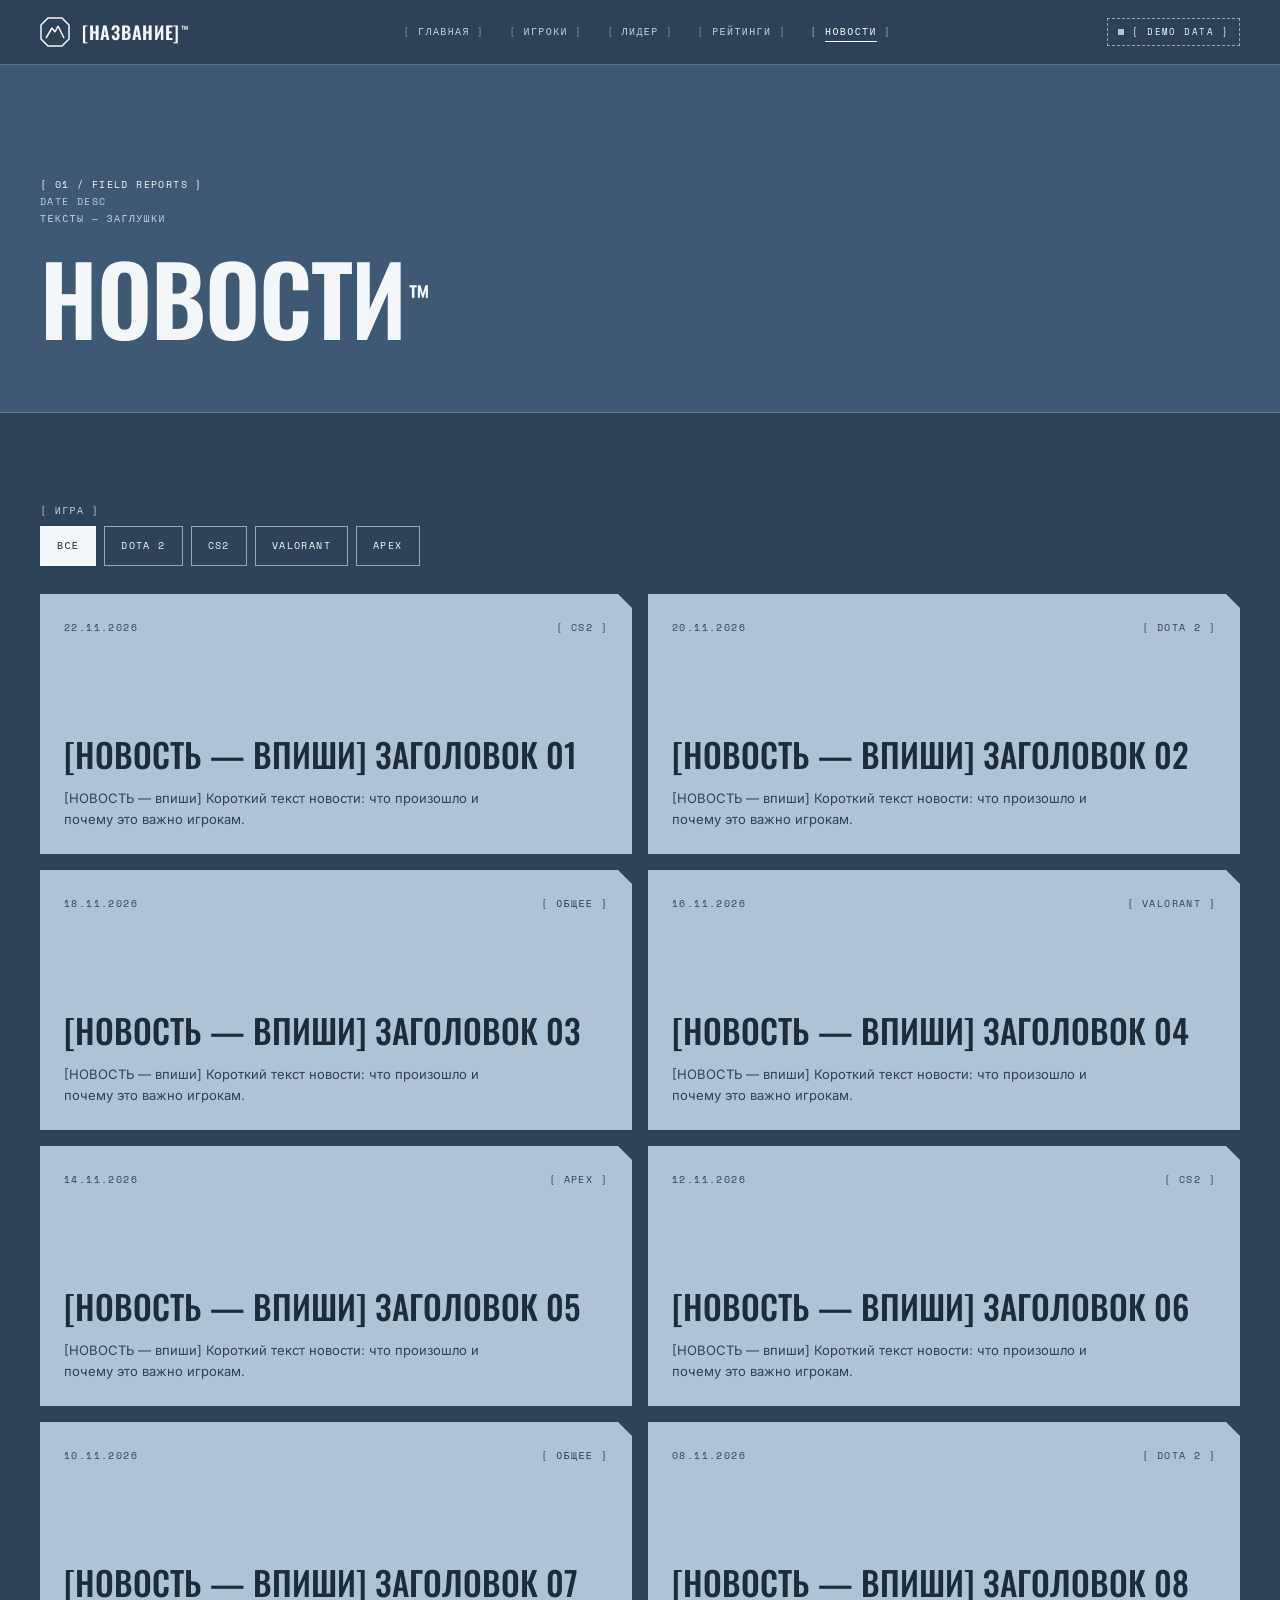
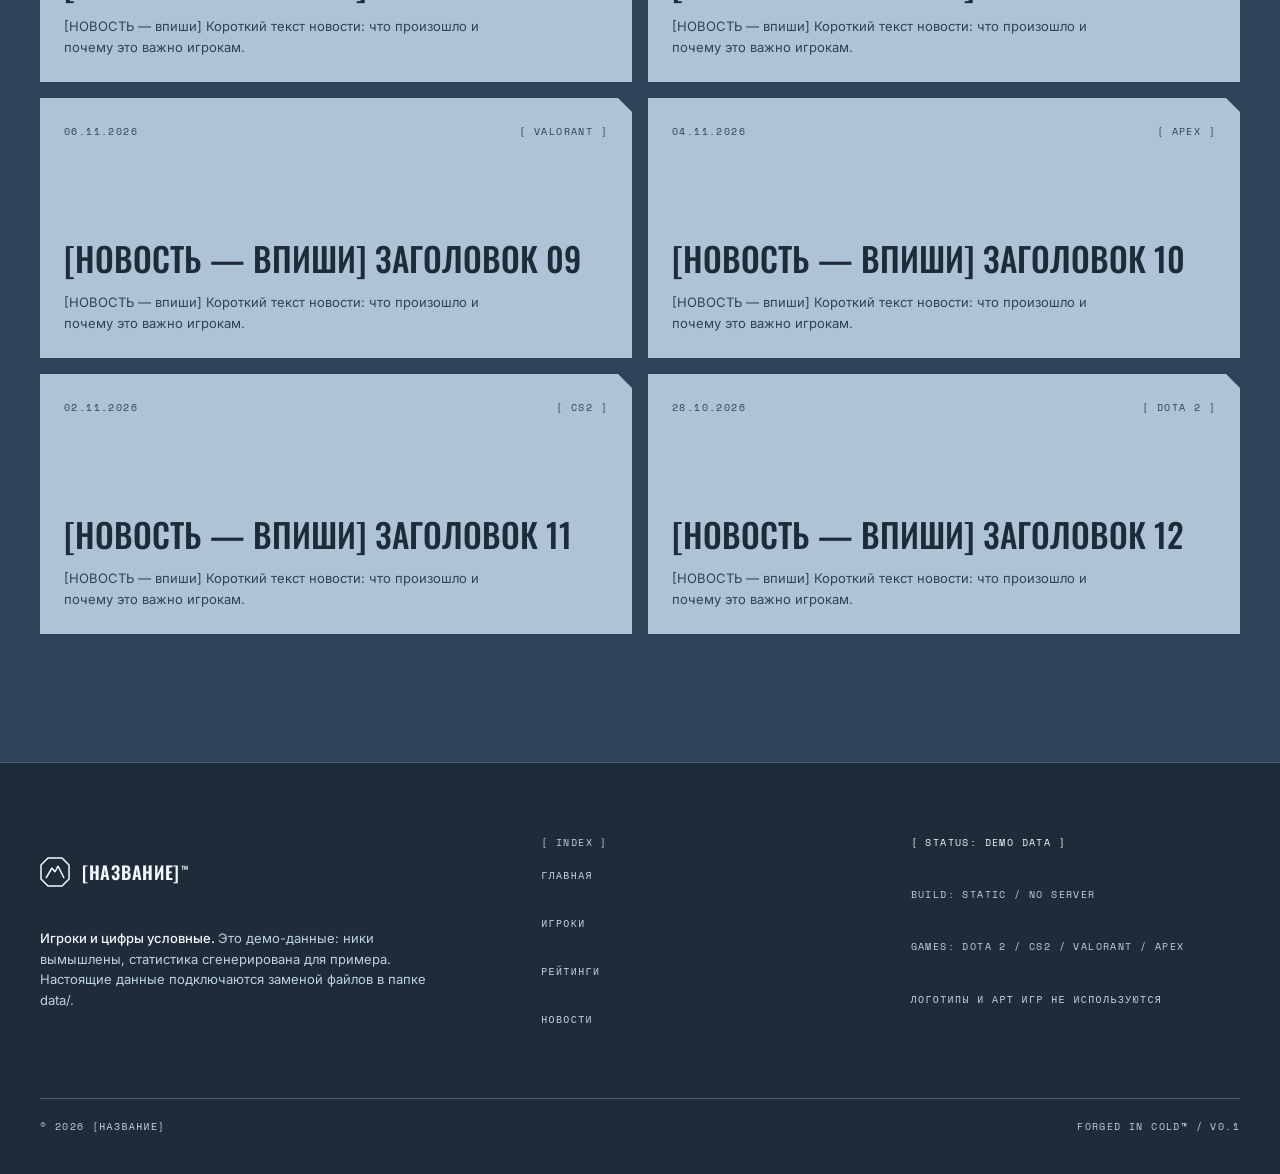
==== news.html @ bc3f4fff "T02: игроки, профили, рейтинги и новости Autopilot-Run: 2026-11-24-arctic-portfolio Requirements: G0" ====
<!doctype html>
<html lang="ru" class="theme-arctic">
<head>
  <meta charset="utf-8">
  <meta name="viewport" content="width=device-width, initial-scale=1">
  <title>Новости — [НАЗВАНИЕ]</title>
  <meta name="description" content="Лента новостей по Dota 2, CS2, Valorant и Apex Legends. Демо-заглушки.">
  <meta name="theme-color" content="#2E4357">
  <link rel="icon" href="data:image/svg+xml,%3Csvg xmlns='http://www.w3.org/2000/svg' viewBox='0 0 30 30'%3E%3Crect width='30' height='30' fill='%232E4357'/%3E%3Cpath d='M6 21 L12 11 L15 15 L18 9 L24 21' fill='none' stroke='%23F4F7FA' stroke-width='2'/%3E%3C/svg%3E">
  <link rel="preconnect" href="https://fonts.googleapis.com">
  <link rel="preconnect" href="https://fonts.gstatic.com" crossorigin>
  <link href="https://fonts.googleapis.com/css2?family=Oswald:wght@500;600;700&family=Space+Mono:wght@400;700&family=Inter:wght@400;500&display=swap" rel="stylesheet">
  <link rel="stylesheet" href="css/arctic.css">
  <link rel="stylesheet" href="css/pages.css">
  <script>document.documentElement.classList.add("js");</script>
  <script defer src="data/site.js"></script>
  <script defer src="data/games.js"></script>
  <script defer src="data/players.js"></script>
  <script defer src="data/news.js"></script>
  <script defer src="js/core.js"></script>
  <script defer src="js/ui.js"></script>
  <script defer src="js/pages/news.js"></script>
</head>
<body>
  <a class="skip-link" href="#main">К содержанию</a>
  <noscript>
    <p class="noscript-note">[ NO JS ] Профили, статистика и рейтинги собираются скриптом — включите JavaScript. Разделы сайта доступны по ссылкам ниже.</p>
  </noscript>

  <header data-gp-header class="site-header">
    <div class="container site-header__bar">
      <a class="logo" href="index.html"><span class="logo__name">[НАЗВАНИЕ]</span></a>
      <nav class="nav" aria-label="Основное меню">
        <ul class="nav__list">
          <li><a class="nav__link" href="index.html">[ Главная ]</a></li>
          <li><a class="nav__link" href="players.html">[ Игроки ]</a></li>
          <li><a class="nav__link" href="rankings.html">[ Рейтинги ]</a></li>
          <li><a class="nav__link" href="news.html" aria-current="page">[ Новости ]</a></li>
        </ul>
      </nav>
      <span class="demo-badge">[ DEMO DATA ]</span>
    </div>
  </header>

  <main id="main" class="page">
    <section class="page-head" aria-labelledby="page-title">
      <div class="container">
        <div class="label-stack" data-reveal>
          <span class="label label--strong">[ 01 / FIELD REPORTS ]</span>
          <span class="label">DATE DESC</span>
          <span class="label">ТЕКСТЫ — ЗАГЛУШКИ</span>
        </div>
        <h1 class="display page-head__title" id="page-title" data-reveal style="--i:1">Новости<span class="tm" aria-hidden="true">™</span></h1>
      </div>
    </section>
    <section class="section section--deep page-body" aria-label="Новости">
      <div class="container">
        <div class="toolbar" data-toolbar></div>
        <div data-results></div>
      </div>
    </section>
  </main>

  <footer data-gp-footer class="site-footer">
    <div class="container">
      <p class="site-footer__note"><strong>Игроки и цифры условные.</strong> Это демо-данные для примера.</p>
    </div>
  </footer>
</body>
</html>
---- css/arctic.css ----
/* arctic.css — Arctic Tech-Wear: токены, база и общие компоненты всех страниц.
   Источник: references/DESIGN-SYSTEM.md, раздел 1 и §8 .theme-arctic.
   Один тон (hue ≈ 210°) разной светлоты; без чистого чёрного и белого; радиусы 0. */

/* ---------- 1. Токены ---------- */
.theme-arctic {
  --ice-900: #1E2C3A;
  --ice-800: #2E4357;
  --ice-700: #3F5873;
  --ice-600: #557089;
  --ice-400: #8FA8BF;
  --ice-300: #AEC3D6;
  --ice-100: #DCE6EF;
  --snow: #F4F7FA;

  --bg: #3F5873;
  --bg-deep: #2E4357;
  --surface: #557089;
  --card: #AEC3D6;
  --text: #F4F7FA;
  --muted: #BFD0DF;            /* только на --bg и --bg-deep: контраст ≥ 4.6 */
  --line: rgba(244, 247, 250, .25);
  --line-strong: rgba(244, 247, 250, .55);
  --ink: #1E2C3A;              /* текст на светлых плашках --card / --ice-100 */
  --ink-soft: #2E4357;

  --font-display: 'Oswald', 'Arial Narrow', 'Roboto Condensed', sans-serif-condensed, Impact, sans-serif;
  --font-mono: 'Space Mono', 'JetBrains Mono', ui-monospace, Consolas, monospace;
  --font-body: 'Inter', system-ui, -apple-system, 'Segoe UI', Roboto, sans-serif;

  --radius: 0;
  --chamfer: 14px;
  --container: 1200px;
  --gutter: clamp(16px, 4vw, 40px);
  --section-y: clamp(96px, 14vw, 180px);
  --header-h: 64px;
  --ease: cubic-bezier(.2, .7, .2, 1);

  --fs-mega: clamp(52px, 13.5vw, 110px);
  --fs-display: clamp(44px, 9vw, 96px);
  --fs-h2: clamp(40px, 7.4vw, 80px);
  --fs-h3: clamp(22px, 2.6vw, 30px);
  --fs-body: 14px;
  --fs-label: 10px;
}

/* ---------- 2. База ---------- */
*, *::before, *::after { box-sizing: border-box; }
html { -webkit-text-size-adjust: 100%; scroll-behavior: smooth; }
html, body { margin: 0; padding: 0; }
body {
  background: var(--bg-deep);
  color: var(--text);
  font-family: var(--font-body);
  font-size: var(--fs-body);
  line-height: 1.6;
  overflow-x: hidden;
  -webkit-font-smoothing: antialiased;
  text-rendering: optimizeLegibility;
}
img, svg { display: block; max-width: 100%; }
a { color: inherit; text-decoration: none; }
button { font: inherit; color: inherit; background: none; border: 0; padding: 0; cursor: pointer; border-radius: var(--radius); }
input { font: inherit; border-radius: var(--radius); }
h1, h2, h3, h4, p, ul, ol, figure { margin: 0; }
ul, ol { padding: 0; list-style: none; }
::selection { background: var(--snow); color: var(--ink); }

:focus { outline: none; }
:focus-visible {
  outline: 2px solid var(--snow);
  outline-offset: 3px;
}
.on-light :focus-visible, .on-light:focus-visible { outline-color: var(--ink); }

.visually-hidden {
  position: absolute !important; width: 1px; height: 1px; padding: 0; margin: -1px;
  overflow: hidden; clip: rect(0 0 0 0); white-space: nowrap; border: 0;
}

.skip-link {
  position: absolute; left: 16px; top: -100px; z-index: 100;
  padding: 10px 14px; background: var(--snow); color: var(--ink);
  font: 700 var(--fs-label)/1 var(--font-mono); letter-spacing: .12em; text-transform: uppercase;
}
.skip-link:focus { top: 12px; }

.container {
  width: 100%;
  max-width: calc(var(--container) + var(--gutter) * 2);
  margin: 0 auto;
  padding-left: var(--gutter);
  padding-right: var(--gutter);
}
.page { background: var(--bg); }
.section { padding: var(--section-y) 0; }
.section--deep { background: var(--bg-deep); }

/* ---------- 3. Типографика ---------- */
.display, .h-mega, .h2 {
  font-family: var(--font-display);
  font-weight: 600;
  text-transform: uppercase;
  line-height: .9;
  letter-spacing: -.01em;
  overflow-wrap: anywhere;
}
.h-mega { font-size: var(--fs-mega); font-weight: 700; }
.display { font-size: var(--fs-display); }
.h2 { font-size: var(--fs-h2); }
.h3 {
  font-family: var(--font-display); font-weight: 500; font-size: var(--fs-h3);
  line-height: 1.05; text-transform: uppercase; letter-spacing: .01em;
}
.tm { font-size: .28em; vertical-align: super; letter-spacing: 0; margin-left: .06em; font-weight: 500; }

/* Служебная подпись: mono, мелко, uppercase, в [ скобках ] */
.label {
  font-family: var(--font-mono);
  font-size: var(--fs-label);
  line-height: 1.5;
  letter-spacing: .14em;
  text-transform: uppercase;
  color: var(--muted);
}
.label--bracket::before { content: "[\00a0"; }
.label--bracket::after { content: "\00a0]"; }
.label--strong { color: var(--text); }
.label-stack { display: grid; gap: 2px; }
.lead { font-size: 15px; line-height: 1.65; color: var(--muted); max-width: 42ch; }
.mono { font-family: var(--font-mono); }

/* Счётчик 01 ———— 04 */
.counter {
  display: inline-flex; align-items: center; gap: 12px;
  font-family: var(--font-mono); font-size: 11px; letter-spacing: .14em; color: var(--text);
}
.counter__line { width: clamp(48px, 9vw, 112px); height: 1px; background: var(--line-strong); }
.counter__total { color: var(--muted); }

/* Заголовок секции: подписи столбиком рядом с огромным заголовком */
.section-head {
  display: grid; gap: 28px;
  grid-template-columns: 1fr;
  align-items: end;
  margin-bottom: clamp(48px, 7vw, 88px);
}
.section-head__meta { display: grid; gap: 14px; align-content: end; }
.section-head__aside { display: flex; flex-wrap: wrap; align-items: center; gap: 20px 32px; }
@media (min-width: 900px) {
  .section-head { grid-template-columns: minmax(0, 1fr) auto; }
  .section-head__aside { justify-content: flex-end; }
}

/* ---------- 4. Кнопки ---------- */
/* Октагональная контурная кнопка со стрелкой ↗ — единственная форма CTA на сайте.
   Контур рисуется двумя слоями clip-path: внешний — линия, внутренний — фон. */
.btn-oct {
  --oct: 12px;
  --oct-line: var(--snow);
  --oct-fill: var(--bg);
  position: relative; isolation: isolate;
  display: inline-flex; align-items: center; justify-content: center; gap: 14px;
  min-height: 48px; padding: 0 26px;
  font-family: var(--font-mono); font-size: 11px; font-weight: 700;
  letter-spacing: .16em; text-transform: uppercase; color: var(--text);
  background: var(--oct-line);
  clip-path: polygon(var(--oct) 0, calc(100% - var(--oct)) 0, 100% var(--oct), 100% calc(100% - var(--oct)),
    calc(100% - var(--oct)) 100%, var(--oct) 100%, 0 calc(100% - var(--oct)), 0 var(--oct));
  transition: color .25s var(--ease);
}
.btn-oct::before {
  content: ""; position: absolute; inset: 1px; z-index: -1;
  background: var(--oct-fill);
  clip-path: inherit;
  transition: background-color .25s var(--ease);
}
.btn-oct__arrow { font-family: var(--font-body); font-size: 15px; line-height: 1; transition: transform .25s var(--ease); }
.btn-oct:hover::before { background: var(--oct-line); }
.btn-oct:hover { color: var(--ink); }
.btn-oct:hover .btn-oct__arrow { transform: translate(2px, -2px); }
/* clip-path режет outline — фокус показываем инверсией */
.btn-oct:focus-visible { outline: none; color: var(--ink); }
.btn-oct:focus-visible::before { background: var(--oct-line); inset: 3px; }
.btn-oct--deep { --oct-fill: var(--bg-deep); }
.btn-oct--on-light { --oct-line: var(--ink); --oct-fill: var(--card); color: var(--ink); }
.btn-oct--on-light:hover, .btn-oct--on-light:focus-visible { color: var(--snow); }

/* Кнопка-контур: фильтры, переключатели, сброс */
.btn-outline {
  display: inline-flex; align-items: center; justify-content: center; gap: 8px;
  min-height: 40px; padding: 0 16px;
  border: 1px solid var(--line-strong);
  font-family: var(--font-mono); font-size: var(--fs-label); letter-spacing: .14em; text-transform: uppercase;
  color: var(--text); background: transparent;
  transition: background-color .2s var(--ease), color .2s var(--ease), border-color .2s var(--ease);
}
.btn-outline:hover { border-color: var(--snow); }
.btn-outline[aria-pressed="true"], .btn-outline.is-active { background: var(--snow); color: var(--ink); border-color: var(--snow); }

/* Текстовая ссылка со стрелкой */
.link-arrow {
  display: inline-flex; align-items: center; gap: 10px;
  font-family: var(--font-mono); font-size: 11px; letter-spacing: .14em; text-transform: uppercase;
  padding: 10px 0; border-bottom: 1px solid var(--line-strong);
}
.link-arrow:hover { border-bottom-color: var(--snow); }

/* ---------- 5. Карточка со срезанным углом ---------- */
.card-chamfer {
  position: relative;
  clip-path: polygon(0 0, calc(100% - var(--chamfer)) 0, 100% var(--chamfer), 100% 100%, 0 100%);
  background: var(--bg-deep);
  color: var(--text);
}
.card-chamfer--light { background: var(--card); color: var(--ink); }
.card-chamfer--light .label { color: var(--ink-soft); }
.card-chamfer--surface { background: var(--surface); }
.card-chamfer--surface .label { color: var(--text); }
/* фокус внутри clip-path не виден снаружи — рисуем его внутри */
a.card-chamfer:focus-visible { outline: none; box-shadow: inset 0 0 0 2px var(--snow); }
a.card-chamfer--light:focus-visible { box-shadow: inset 0 0 0 2px var(--ink); }

/* ---------- 6. Шапка ---------- */
.site-header {
  position: sticky; top: 0; z-index: 50;
  background: rgba(46, 67, 87, .86);
  -webkit-backdrop-filter: blur(10px); backdrop-filter: blur(10px);
  border-bottom: 1px solid var(--line);
}
.site-header__bar {
  display: flex; align-items: center; justify-content: space-between; gap: 16px;
  min-height: var(--header-h);
}
.logo { display: inline-flex; align-items: center; gap: 12px; min-height: 44px; }
.logo__mark { width: 30px; height: 30px; flex: none; }
.logo__name {
  font-family: var(--font-display); font-weight: 600; font-size: 18px; letter-spacing: .04em;
  text-transform: uppercase; white-space: nowrap;
}
.logo__name .tm { font-size: .5em; }

.nav__list { display: flex; align-items: center; gap: 4px; }
.nav__link {
  display: inline-flex; align-items: center; min-height: 44px; padding: 0 10px;
  font-family: var(--font-mono); font-size: var(--fs-label); letter-spacing: .14em; text-transform: uppercase;
  color: var(--muted); white-space: nowrap;
  transition: color .2s var(--ease);
}
.nav__link:hover { color: var(--text); }
.nav__link .br { opacity: .6; }
.nav__link[aria-current="page"] { color: var(--text); }
.nav__link[aria-current="page"] .nav__text { text-decoration: underline; text-underline-offset: 6px; text-decoration-thickness: 1px; }

.site-header__tools { display: flex; align-items: center; gap: 10px; }
.demo-badge {
  display: inline-flex; align-items: center; gap: 8px; min-height: 28px; padding: 0 10px;
  border: 1px dashed var(--line-strong);
  font-family: var(--font-mono); font-size: 9px; letter-spacing: .16em; text-transform: uppercase; color: var(--text);
  white-space: nowrap;
}
.demo-badge__dot { width: 6px; height: 6px; background: var(--ice-300); flex: none; }

.burger {
  display: none; width: 44px; height: 44px; border: 1px solid var(--line-strong);
  align-items: center; justify-content: center;
}
.burger__lines, .burger__lines::before, .burger__lines::after {
  display: block; width: 18px; height: 1px; background: var(--snow); position: relative;
  transition: transform .25s var(--ease), background-color .25s var(--ease);
}
.burger__lines::before, .burger__lines::after { content: ""; position: absolute; left: 0; }
.burger__lines::before { top: -6px; }
.burger__lines::after { top: 6px; }
.burger[aria-expanded="true"] .burger__lines { background: transparent; }
.burger[aria-expanded="true"] .burger__lines::before { transform: translateY(6px) rotate(45deg); }
.burger[aria-expanded="true"] .burger__lines::after { transform: translateY(-6px) rotate(-45deg); }

@media (max-width: 767.98px) {
  .burger { display: inline-flex; }
  .site-header .nav {
    position: absolute; left: 0; right: 0; top: 100%;
    background: var(--bg-deep); border-bottom: 1px solid var(--line);
    padding: 8px var(--gutter) 24px;
  }
  .js .site-header .nav { display: none; }
  .js .site-header.is-open .nav { display: block; }
  .nav__list { flex-direction: column; align-items: stretch; gap: 0; }
  .nav__link { display: flex; font-size: 12px; min-height: 52px; border-bottom: 1px solid var(--line); padding: 0; }
  .logo__name { font-size: 16px; }
  .demo-badge { font-size: 8px; padding: 0 8px; letter-spacing: .12em; }
}
@media (max-width: 359.98px) { .demo-badge__text-long { display: none; } }

/* ---------- 7. Футер ---------- */
.site-footer { background: var(--ice-900); padding: 72px 0 40px; border-top: 1px solid var(--line); }
.site-footer__grid { display: grid; gap: 40px; grid-template-columns: 1fr; }
.site-footer__note { max-width: 52ch; color: var(--muted); font-size: 13px; }
.site-footer__note strong { color: var(--text); font-weight: 500; }
.site-footer__nav { display: grid; gap: 4px; align-content: start; }
.site-footer__bottom {
  display: flex; flex-wrap: wrap; justify-content: space-between; gap: 12px;
  margin-top: 56px; padding-top: 20px; border-top: 1px solid var(--line);
}
@media (min-width: 768px) { .site-footer__grid { grid-template-columns: 1.4fr 1fr 1fr; } }

/* ---------- 8. Переключатель игр ---------- */
.game-switch { display: flex; flex-wrap: wrap; gap: 8px; }

/* ---------- 9. Таблица ---------- */
.table-wrap { width: 100%; }
.gp-table { width: 100%; border-collapse: collapse; font-size: 13px; }
.gp-table th, .gp-table td { padding: 16px 12px; text-align: left; border-bottom: 1px solid var(--line); vertical-align: middle; }
.gp-table th {
  font-family: var(--font-mono); font-size: var(--fs-label); font-weight: 400; letter-spacing: .14em;
  text-transform: uppercase; color: var(--muted); white-space: nowrap;
}
.gp-table th button { display: inline-flex; align-items: center; gap: 6px; min-height: 32px; letter-spacing: inherit; text-transform: inherit; }
.gp-table th[aria-sort] button { color: var(--text); }
.gp-table .num { text-align: right; font-family: var(--font-mono); font-variant-numeric: tabular-nums; }
.gp-table th.num button { margin-left: auto; }
.gp-table tbody tr { transition: background-color .2s var(--ease); }
.gp-table tbody tr:hover { background: rgba(244, 247, 250, .05); }
@media (max-width: 767.98px) {
  .gp-table .col-secondary { display: none; }
  .gp-table th, .gp-table td { padding: 14px 6px; }
}

/* ---------- 10. Пустое состояние ---------- */
.empty-state {
  display: grid; justify-items: start; gap: 20px;
  padding: clamp(40px, 7vw, 80px) clamp(20px, 5vw, 56px);
  border: 1px dashed var(--line-strong);
}
.empty-state__title { font-family: var(--font-display); font-size: clamp(28px, 4.4vw, 44px); font-weight: 500; text-transform: uppercase; line-height: 1; overflow-wrap: anywhere; }

/* ---------- 11. Аватар ---------- */
.avatar { flex: none; color: var(--text); }
.avatar__bg { fill: var(--bg-deep); }
.avatar__hatch { stroke: var(--surface); }
.avatar text { font-family: var(--font-display); font-weight: 600; letter-spacing: .02em; }

/* ---------- 12. Поле ввода ---------- */
.field {
  width: 100%; min-height: 48px; padding: 0 16px;
  background: transparent; color: var(--text);
  border: 1px solid var(--line-strong);
  font-family: var(--font-mono); font-size: 13px; letter-spacing: .06em;
}
.field::placeholder { color: var(--muted); opacity: 1; }
.field:focus-visible { outline-offset: 0; border-color: var(--snow); }

/* ---------- 13. Noscript ---------- */
.noscript-note {
  margin: 0; padding: 14px var(--gutter);
  background: var(--ice-100); color: var(--ink);
  font-family: var(--font-mono); font-size: 12px; letter-spacing: .04em;
}

/* ---------- 14. Появление при скролле ---------- */
.js [data-reveal] {
  opacity: 0; transform: translateY(24px);
  transition: opacity .7s var(--ease), transform .7s var(--ease);
  transition-delay: calc(var(--i, 0) * 70ms);
}
.js [data-reveal].is-in { opacity: 1; transform: none; }
/* построчно из-под маски */
.line-mask { display: block; overflow: hidden; padding-bottom: .04em; }
.line-mask > span { display: block; }
.js .reveal-lines .line-mask > span {
  transform: translateY(105%);
  transition: transform .9s var(--ease);
  transition-delay: calc(var(--i, 0) * 90ms + 120ms);
}
.js .reveal-lines.is-in .line-mask > span { transform: none; }

@media (prefers-reduced-motion: reduce) {
  html { scroll-behavior: auto; }
  *, *::before, *::after { animation: none !important; transition: none !important; }
  .js [data-reveal], .js .reveal-lines .line-mask > span { opacity: 1; transform: none; }
  [data-parallax] { transform: none !important; }
}
---- css/pages.css ----
/* pages.css — стили страниц игроков, профиля, рейтингов и новостей. Поверх arctic.css. */

/* ---------- Шапка страницы ---------- */
.page-head { background: var(--bg); padding: clamp(56px, 9vw, 112px) 0 clamp(40px, 6vw, 72px); border-bottom: 1px solid var(--line); }
.page-head .container { display: grid; gap: 28px; }
.page-head__title { overflow-wrap: anywhere; }
.page-body { padding: clamp(48px, 7vw, 96px) 0 clamp(72px, 10vw, 140px); }

/* ---------- Панель управления ---------- */
.toolbar { display: grid; gap: 20px; margin-bottom: 28px; }
.toolbar__row { display: flex; flex-wrap: wrap; align-items: end; gap: 16px 24px; }
.toolbar__field { display: grid; gap: 8px; flex: 1 1 280px; max-width: 520px; }
.toolbar__count { margin-bottom: 32px; }
.select-wrap { display: grid; gap: 8px; }
.field--select { appearance: none; -webkit-appearance: none; padding-right: 16px; }
.field--select option { background: var(--bg-deep); color: var(--text); }
.sort-mobile { display: none; align-items: end; gap: 12px; }
.sort-mobile .select-wrap { flex: 1; }

/* ---------- Игроки: карточки ---------- */
.player-grid { display: grid; gap: 16px; grid-template-columns: 1fr; }
@media (min-width: 640px) { .player-grid { grid-template-columns: repeat(2, minmax(0, 1fr)); } }
@media (min-width: 1000px) { .player-grid { grid-template-columns: repeat(3, minmax(0, 1fr)); } }
.player-grid > li { min-width: 0; }
.player-card {
  display: grid; grid-template-columns: auto minmax(0, 1fr); align-items: center; gap: 20px;
  height: 100%; padding: 24px;
  transition: background-color .25s var(--ease);
}
.player-card:hover { background: var(--ice-100); }
.player-card .avatar { color: var(--ink); }
.player-card .avatar__bg { fill: var(--ice-100); }
.player-card .avatar__hatch { stroke: var(--ice-400); }
.player-card:hover .avatar__bg { fill: var(--card); }
.player-card__who { display: grid; gap: 6px; min-width: 0; }
.player-card__nick {
  font-family: var(--font-display); font-weight: 500; font-size: clamp(24px, 2.4vw, 30px);
  text-transform: uppercase; line-height: 1; overflow-wrap: anywhere;
}
.player-card__arrow { justify-self: end; font-size: 18px; transition: transform .25s var(--ease); }
.player-card:hover .player-card__arrow { transform: translate(3px, -3px); }

/* ---------- Профиль ---------- */
.profile-head {
  display: grid; gap: 28px 40px; grid-template-columns: 1fr; align-items: center;
  padding-bottom: clamp(40px, 6vw, 72px); border-bottom: 1px solid var(--line);
}
.profile-head .avatar { width: clamp(96px, 16vw, 168px); height: auto; aspect-ratio: 1; }
@media (min-width: 720px) { .profile-head { grid-template-columns: auto minmax(0, 1fr) auto; } }
.profile-head__nick { overflow-wrap: anywhere; }
.profile-head__facts { display: grid; gap: 4px; margin-top: 16px; }
.profile-place { display: grid; gap: 4px; justify-items: start; }
@media (min-width: 720px) { .profile-place { justify-items: end; text-align: right; } }
.profile-place__num { font-family: var(--font-display); font-weight: 700; font-size: clamp(64px, 10vw, 128px); line-height: .85; }
.profile-games { margin-top: clamp(40px, 6vw, 72px); display: grid; gap: 28px; }
.stat-grid { display: grid; gap: 1px; grid-template-columns: repeat(2, minmax(0, 1fr)); background: var(--line); border: 1px solid var(--line); }
@media (min-width: 720px) { .stat-grid { grid-template-columns: repeat(3, minmax(0, 1fr)); } }
@media (min-width: 1000px) { .stat-grid { grid-template-columns: repeat(6, minmax(0, 1fr)); } }
.stat { background: var(--bg-deep); padding: 22px 18px; display: grid; gap: 10px; align-content: start; min-width: 0; }
.stat__value { font-family: var(--font-display); font-weight: 600; font-size: clamp(30px, 4vw, 48px); line-height: 1; font-variant-numeric: tabular-nums; overflow-wrap: anywhere; }
.profile-note { margin-top: 20px; }

/* ---------- Рейтинг ---------- */
.rank-table th button { cursor: pointer; }
.rank-table th button:hover { color: var(--text); }
.rank-table th button .sort-ind { display: inline-block; width: 1em; text-align: center; opacity: .5; }
.rank-table th[aria-sort="ascending"] .sort-ind, .rank-table th[aria-sort="descending"] .sort-ind { opacity: 1; }
.rank-table td.rank-place { font-family: var(--font-display); font-size: 22px; font-weight: 600; width: 64px; }
.rank-table tbody tr:first-child td.rank-place { font-size: 32px; }
.rank-player { display: inline-flex; align-items: center; gap: 14px; min-height: 44px; min-width: 0; }
.rank-player .avatar { width: 36px; height: 36px; }
.rank-player__nick { font-family: var(--font-display); font-weight: 500; font-size: 18px; text-transform: uppercase; overflow-wrap: anywhere; }
.rank-player:hover .rank-player__nick { text-decoration: underline; text-underline-offset: 5px; text-decoration-thickness: 1px; }
.rank-player:focus-visible { outline-offset: 2px; }
@media (max-width: 767.98px) {
  .sort-mobile { display: flex; }
  .rank-table td.rank-place { width: 40px; font-size: 18px; }
  .rank-table tbody tr:first-child td.rank-place { font-size: 24px; }
  .rank-player { gap: 10px; }
  .rank-player .avatar { width: 28px; height: 28px; }
  .rank-player__nick { font-size: 16px; }
}

/* ---------- Новости ---------- */
.news-feed { display: grid; gap: 16px; grid-template-columns: 1fr; }
@media (min-width: 900px) { .news-feed { grid-template-columns: repeat(2, minmax(0, 1fr)); } }
.news-feed > li { min-width: 0; }
.news-item { display: grid; align-content: space-between; gap: 40px; height: 100%; min-height: 260px; padding: 26px 24px 24px; }
.news-item__meta { display: flex; flex-wrap: wrap; justify-content: space-between; gap: 8px; }
.news-item__title { font-family: var(--font-display); font-weight: 500; text-transform: uppercase; font-size: clamp(24px, 2.6vw, 34px); line-height: 1.02; overflow-wrap: anywhere; }
.news-item__excerpt { margin-top: 16px; font-size: 13px; color: var(--ink-soft); max-width: 52ch; }

.results-empty .empty-state { margin-top: 8px; }
.results-empty .btn-outline { margin-top: 4px; }
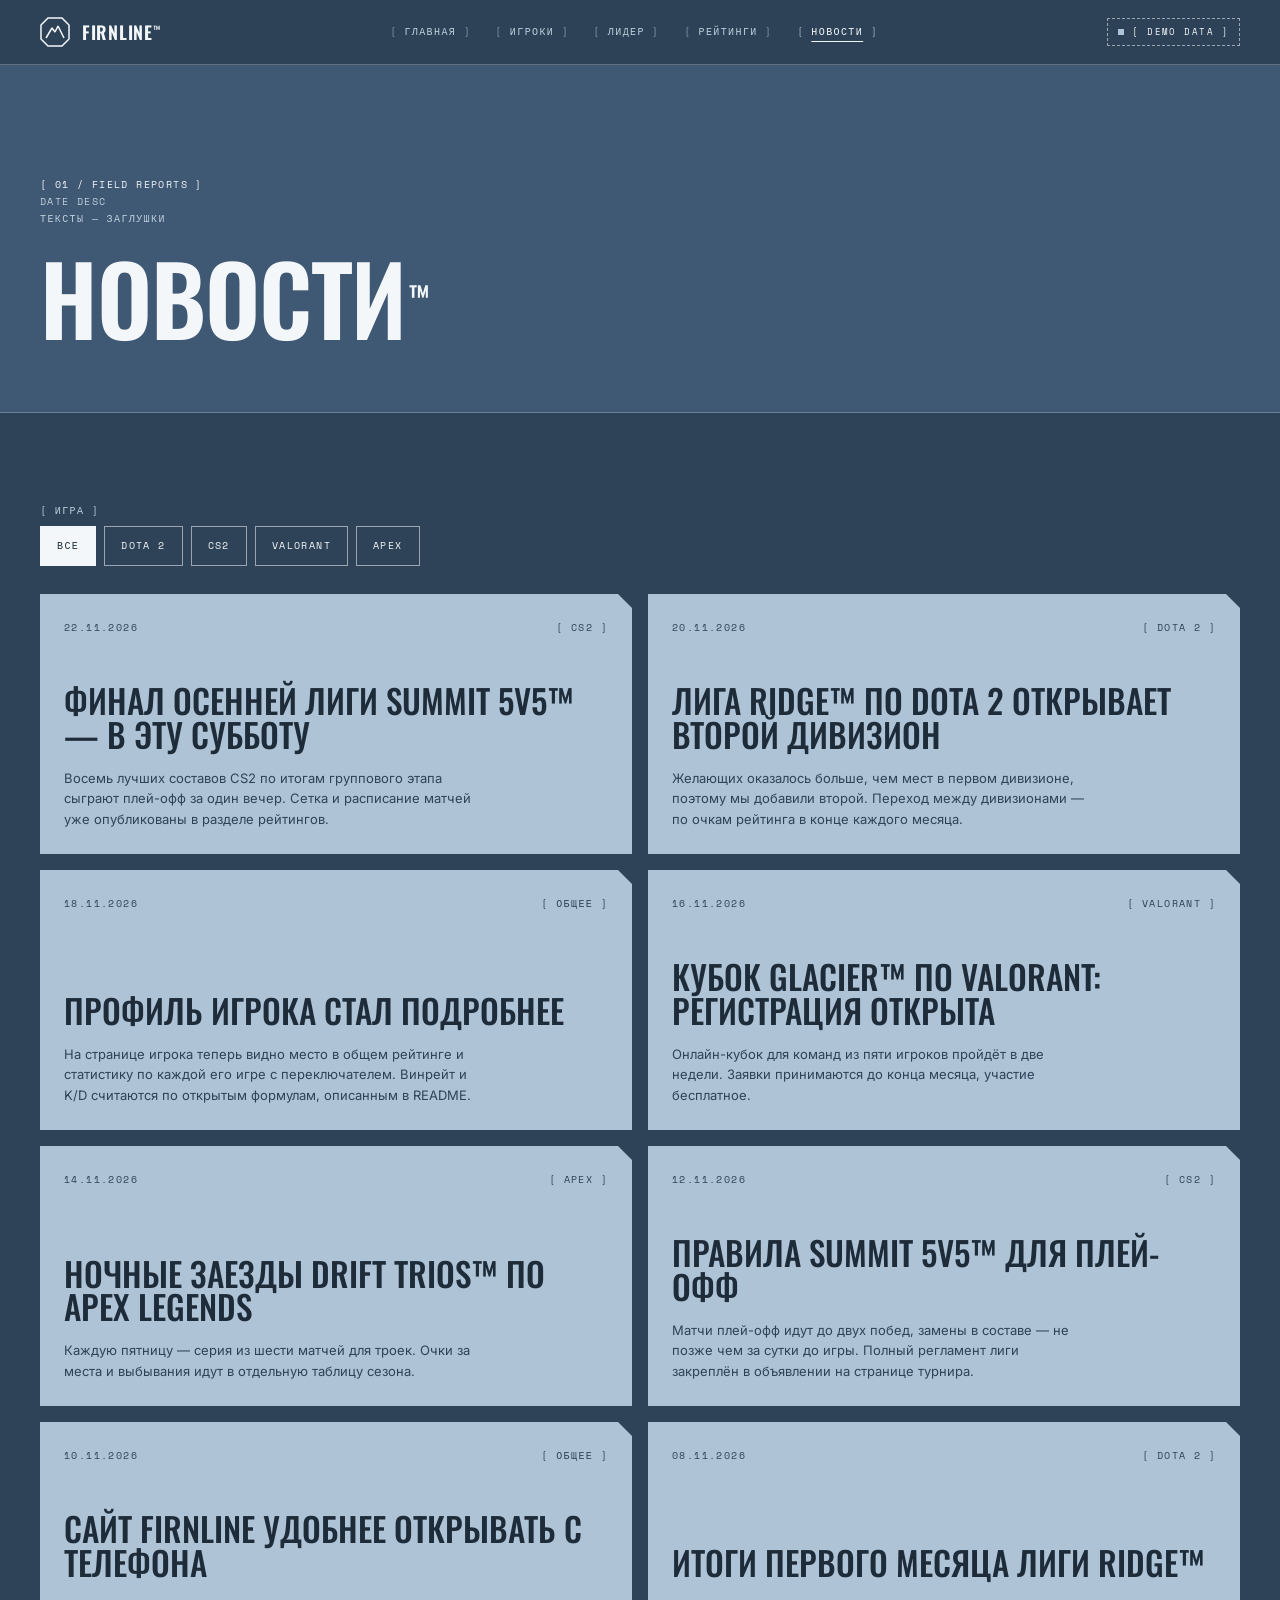
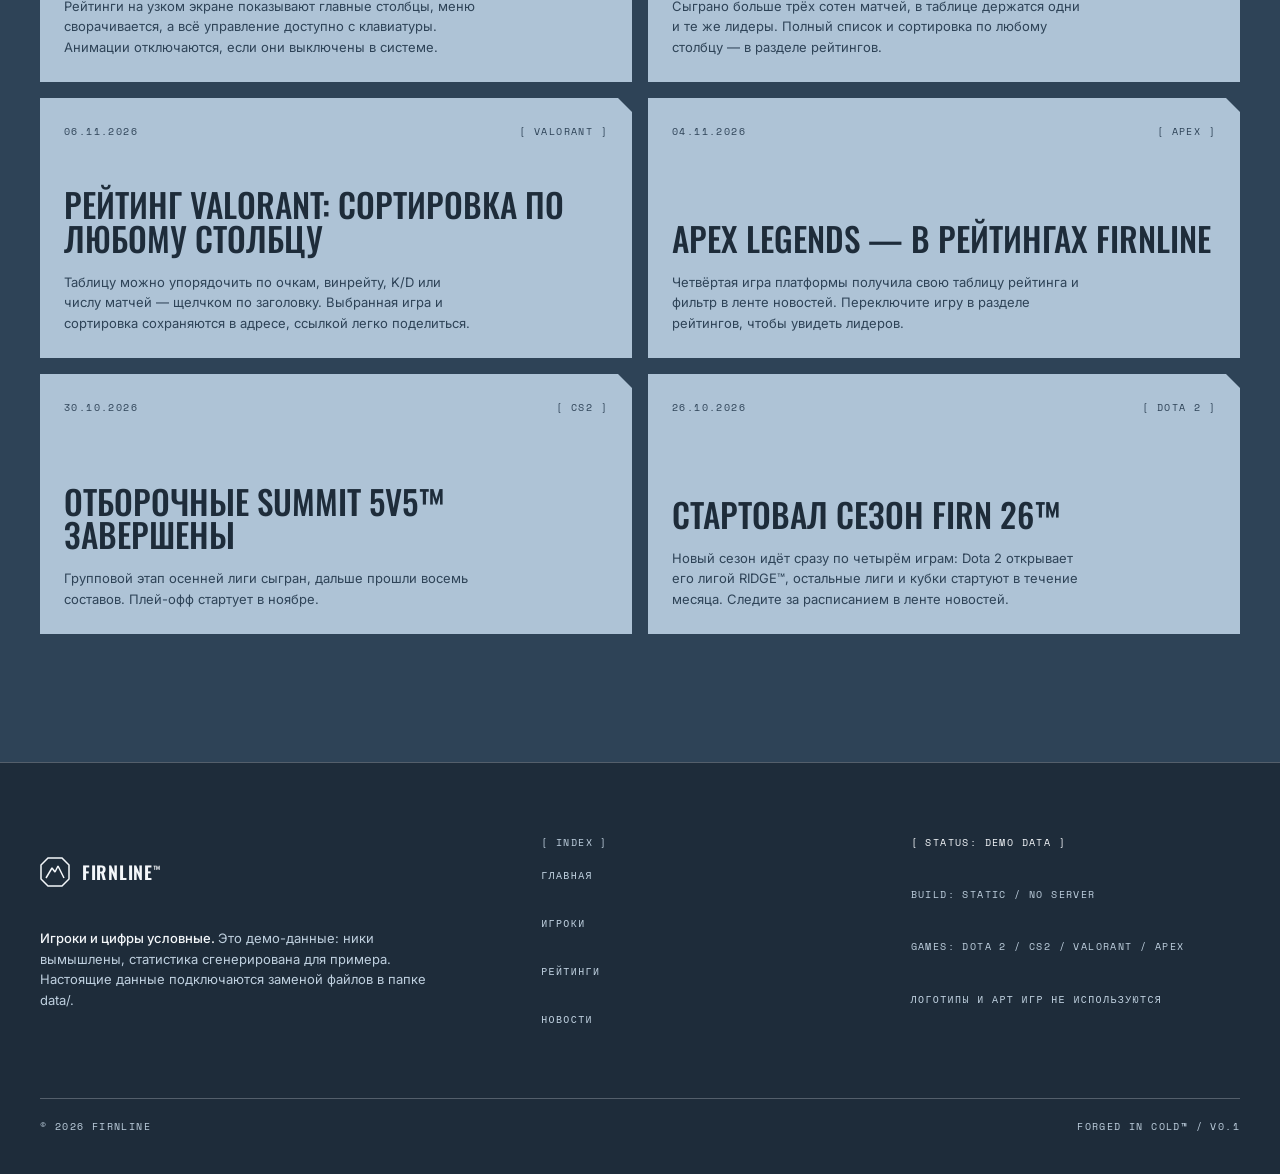
==== commit e0c7e8e4: "F2: название Firnline и тексты новостей Autopilot-Run: 2026-11-24-arctic-portfolio Requirements: G11" ====
--- a/news.html
+++ b/news.html
@@ -3,7 +3,7 @@
 <head>
   <meta charset="utf-8">
   <meta name="viewport" content="width=device-width, initial-scale=1">
-  <title>Новости — [НАЗВАНИЕ]</title>
+  <title>Новости — Firnline</title>
   <meta name="description" content="Лента новостей по Dota 2, CS2, Valorant и Apex Legends. Демо-заглушки.">
   <meta name="theme-color" content="#2E4357">
   <link rel="icon" href="data:image/svg+xml,%3Csvg xmlns='http://www.w3.org/2000/svg' viewBox='0 0 30 30'%3E%3Crect width='30' height='30' fill='%232E4357'/%3E%3Cpath d='M6 21 L12 11 L15 15 L18 9 L24 21' fill='none' stroke='%23F4F7FA' stroke-width='2'/%3E%3C/svg%3E">
@@ -12,7 +12,7 @@
   <link href="https://fonts.googleapis.com/css2?family=Oswald:wght@500;600;700&family=Space+Mono:wght@400;700&family=Inter:wght@400;500&display=swap" rel="stylesheet">
   <link rel="stylesheet" href="css/arctic.css">
   <link rel="stylesheet" href="css/pages.css">
-  <script>document.documentElement.classList.add("js");</script>
+  <script>(function (d) { d.classList.add("js"); document.addEventListener("DOMContentLoaded", function () { if (!d.classList.contains("gp-mounted")) d.classList.remove("js"); }); })(document.documentElement);</script>
   <script defer src="data/site.js"></script>
   <script defer src="data/games.js"></script>
   <script defer src="data/players.js"></script>
@@ -29,7 +29,7 @@
 
   <header data-gp-header class="site-header">
     <div class="container site-header__bar">
-      <a class="logo" href="index.html"><span class="logo__name">[НАЗВАНИЕ]</span></a>
+      <a class="logo" href="index.html"><span class="logo__name">Firnline</span></a>
       <nav class="nav" aria-label="Основное меню">
         <ul class="nav__list">
           <li><a class="nav__link" href="index.html">[ Главная ]</a></li>
